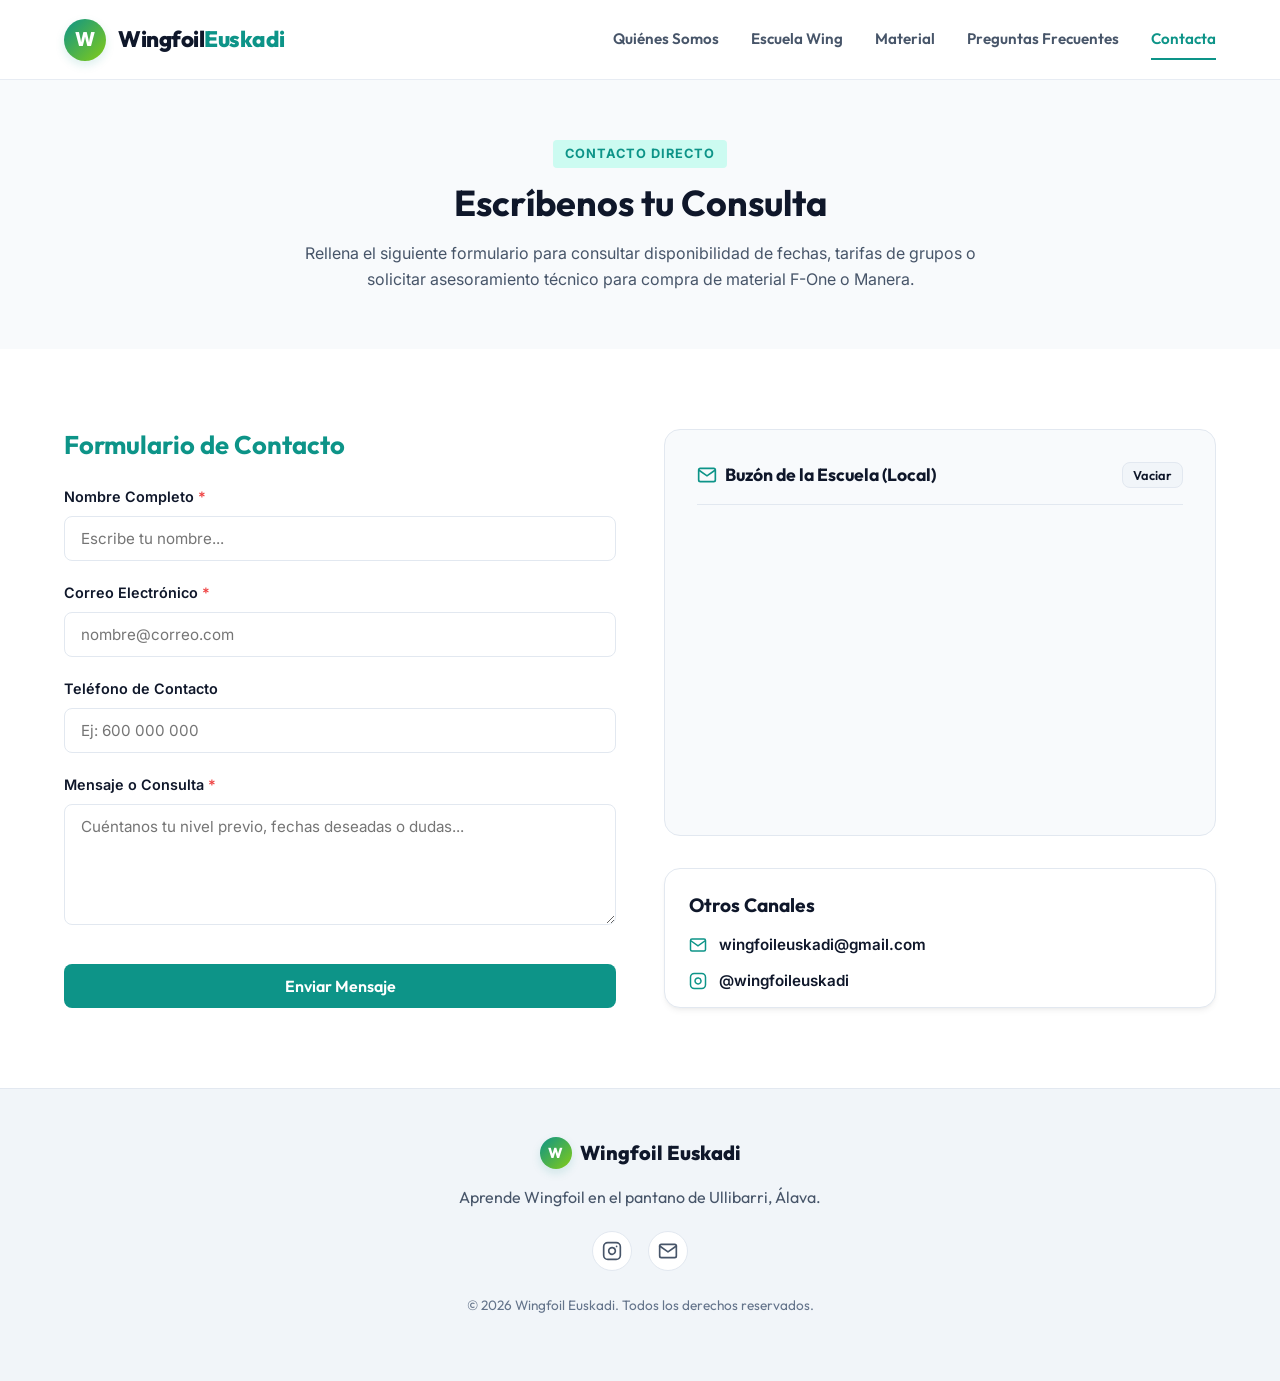
==== contacto.html @ 686b032c "Initial commit - Rediseño interactivo de Wingfoil Euskadi" ====
<!DOCTYPE html>
<html lang="es">
<head>
  <meta charset="UTF-8">
  <meta name="viewport" content="width=device-width, initial-scale=1.0">
  <title>Contacta | Wingfoil Euskadi - Escuela de Wingfoil Álava</title>
  <meta name="description" content="Ponte en contacto con la escuela Wingfoil Euskadi. Rellena nuestro formulario para reservar plaza, consultar vientos o pedir asesoría de material.">
  <meta name="keywords" content="contacto wingfoil, reservar clases wingfoil, ullibarri gamboa, email wingfoil euskadi">
  
  <!-- CSS Stylesheets -->
  <link rel="stylesheet" href="style.css">
</head>
<body>

  <div class="app-container">
    
    <!-- Sticky Glassmorphic Header -->
    <header class="header">
      <div class="container header-container">
        <a href="index.html" class="logo-link">
          <div class="logo-icon">W</div>
          <span class="logo-text">Wingfoil<span>Euskadi</span></span>
        </a>
        
        <!-- Toggle button for mobile -->
        <button class="hamburger" aria-label="Menu de navegación">
          <span></span>
          <span></span>
          <span></span>
        </button>

        <nav class="nav">
          <a href="index.html" class="nav-link">Quiénes Somos</a>
          <a href="escuela.html" class="nav-link">Escuela Wing</a>
          <a href="material.html" class="nav-link">Material</a>
          <a href="FAQ.html" class="nav-link">Preguntas Frecuentes</a>
          <a href="contacto.html" class="nav-link active">Contacta</a>
        </nav>
      </div>
    </header>

    <!-- Main Content Area -->
    <main class="main-content">
      
      <!-- Page Header -->
      <section class="section section-bg" style="padding: 60px 0 40px 0;">
        <div class="container">
          <div class="section-header" style="margin-bottom: 0;">
            <span class="badge">Contacto directo</span>
            <h1 class="section-title">Escríbenos tu Consulta</h1>
            <p>Rellena el siguiente formulario para consultar disponibilidad de fechas, tarifas de grupos o solicitar asesoramiento técnico para compra de material F-One o Manera.</p>
          </div>
        </div>
      </section>

      <!-- Contact Section Layout -->
      <section class="section">
        <div class="container">
          <div class="contact-layout">
            
            <!-- Left Column: Contact Form -->
            <div>
              <h2 style="font-size: 1.6rem; margin-bottom: 24px; color: var(--accent-teal);">Formulario de Contacto</h2>
              <form id="contact-form" novalidate>
                <div class="form-group">
                  <label for="form-name" class="form-label">Nombre Completo <span style="color: #ef4444;">*</span></label>
                  <input type="text" id="form-name" class="form-control" placeholder="Escribe tu nombre..." required>
                </div>
                <div class="form-group">
                  <label for="form-email" class="form-label">Correo Electrónico <span style="color: #ef4444;">*</span></label>
                  <input type="email" id="form-email" class="form-control" placeholder="nombre@correo.com" required>
                </div>
                <div class="form-group">
                  <label for="form-phone" class="form-label">Teléfono de Contacto</label>
                  <input type="tel" id="form-phone" class="form-control" placeholder="Ej: 600 000 000">
                </div>
                <div class="form-group">
                  <label for="form-message" class="form-label">Mensaje o Consulta <span style="color: #ef4444;">*</span></label>
                  <textarea id="form-message" class="form-control" rows="5" placeholder="Cuéntanos tu nivel previo, fechas deseadas o dudas..." required></textarea>
                </div>
                <button type="submit" class="btn btn-primary" style="width: 100%; justify-content: center; margin-top: 12px;">Enviar Mensaje</button>
              </form>
            </div>

            <!-- Right Column: Local Inbox Simulator & School Details -->
            <div style="display: flex; flex-direction: column; gap: 32px;">
              
              <!-- Inbox Dashboard Widget -->
              <div class="inbox-dashboard">
                <div class="inbox-header">
                  <div style="display: flex; align-items: center; gap: 8px;">
                    <svg width="20" height="20" viewBox="0 0 24 24" fill="none" stroke="currentColor" stroke-width="2" style="color: var(--accent-teal);"><path d="M4 4h16c1.1 0 2 .9 2 2v12c0 1.1-.9 2-2 2H4c-1.1 0-2-.9-2-2V6c0-1.1.9-2 2-2z"></path><polyline points="22,6 12,13 2,6"></polyline></svg>
                    <h3 style="font-size: 1.1rem; margin-bottom: 0;">Buzón de la Escuela (Local)</h3>
                  </div>
                  <button class="btn btn-secondary" id="btn-clear-inbox" style="padding: 4px 10px; font-size: 0.8rem;">Vaciar</button>
                </div>
                <div class="inbox-list" id="inbox-list">
                  <div class="inbox-empty" id="inbox-empty">
                    No hay mensajes en el buzón. Rellena el formulario de la izquierda para simular un envío en tiempo real.
                  </div>
                </div>
              </div>

              <!-- General Contact Info Card -->
              <div class="card" style="padding: 24px;">
                <h3 style="font-size: 1.2rem; margin-bottom: 16px;">Otros Canales</h3>
                <div style="display: flex; flex-direction: column; gap: 12px; font-size: 0.95rem;">
                  <div style="display: flex; align-items: center; gap: 12px;">
                    <svg width="18" height="18" viewBox="0 0 24 24" fill="none" stroke="currentColor" stroke-width="2" style="color: var(--accent-teal);"><path d="M4 4h16c1.1 0 2 .9 2 2v12c0 1.1-.9 2-2 2H4c-1.1 0-2-.9-2-2V6c0-1.1.9-2 2-2z"></path><polyline points="22,6 12,13 2,6"></polyline></svg>
                    <a href="mailto:wingfoileuskadi@gmail.com" style="color: var(--text-primary); text-decoration: none; font-weight: 600;">wingfoileuskadi@gmail.com</a>
                  </div>
                  <div style="display: flex; align-items: center; gap: 12px;">
                    <svg width="18" height="18" viewBox="0 0 24 24" fill="none" stroke="currentColor" stroke-width="2" style="color: var(--accent-teal);"><rect x="2" y="2" width="20" height="20" rx="5" ry="5"></rect><path d="M16 11.37A4 4 0 1 1 12.63 8 4 4 0 0 1 16 11.37z"></path><line x1="17.5" y1="6.5" x2="17.51" y2="6.5"></line></svg>
                    <a href="https://www.instagram.com/wingfoileuskadi?igsh=cWxnNzZqb2lzZDN0&amp;utm_source=qr" target="_blank" style="color: var(--text-primary); text-decoration: none; font-weight: 600;">@wingfoileuskadi</a>
                  </div>
                  <div style="display: flex; align-items: center; gap: 12px;">
                    <svg width="18" height="18" viewBox="0 0 24 24" fill="none" stroke="currentColor" stroke-width="2" style="color: var(--accent-teal);"><path d="M21 10c0 7-9 13-9 13s-9-6-9-13a9 9 0 0 1 18 0z"></path><circle cx="12" cy="10" r="3"></circle></svg>
                    <span style="color: var(--text-secondary);">Embalse de Ullibarri-Gamboa, Álava (País Vasco)</span>
                  </div>
                </div>
              </div>

            </div>

          </div>
        </div>
      </section>

    </main>

    <!-- Footer Area -->
    <footer class="footer">
      <div class="container">
        <a href="index.html" class="footer-logo">
          <div class="logo-icon" style="width:32px; height:32px; font-size:0.9rem;">W</div>
          <span>Wingfoil Euskadi</span>
        </a>
        <p style="margin-bottom: 20px;">Aprende Wingfoil en el pantano de Ullibarri, Álava.</p>
        <div class="footer-socials">
          <a href="https://www.instagram.com/wingfoileuskadi?igsh=cWxnNzZqb2lzZDN0&amp;utm_source=qr" target="_blank" class="social-link" title="Instagram">
            <svg width="20" height="20" viewBox="0 0 24 24" fill="none" stroke="currentColor" stroke-width="2" stroke-linecap="round" stroke-linejoin="round"><rect x="2" y="2" width="20" height="20" rx="5" ry="5"></rect><path d="M16 11.37A4 4 0 1 1 12.63 8 4 4 0 0 1 16 11.37z"></path><line x1="17.5" y1="6.5" x2="17.51" y2="6.5"></line></svg>
          </a>
          <a href="mailto:wingfoileuskadi@gmail.com" class="social-link" title="Enviar Correo">
            <svg width="20" height="20" viewBox="0 0 24 24" fill="none" stroke="currentColor" stroke-width="2" stroke-linecap="round" stroke-linejoin="round"><path d="M4 4h16c1.1 0 2 .9 2 2v12c0 1.1-.9 2-2 2H4c-1.1 0-2-.9-2-2V6c0-1.1.9-2 2-2z"></path><polyline points="22,6 12,13 2,6"></polyline></svg>
          </a>
        </div>
        <p style="font-size: 0.85rem; color: var(--text-light);">&copy; 2026 Wingfoil Euskadi. Todos los derechos reservados.</p>
      </div>
    </footer>

  </div>

  <!-- JavaScript Bundle -->
  <script src="main.js"></script>
</body>
</html>
---- style.css ----
@import url('https://fonts.googleapis.com/css2?family=Inter:wght@300;400;500;600;700&family=Outfit:wght@400;500;600;700;800&display=swap');

:root {
  /* Color Palette - Light & Sports/Teal Theme */
  --bg-primary: #ffffff;
  --bg-secondary: #f8fafc;
  --bg-tertiary: #f1f5f9;
  --text-primary: #0f172a;
  --text-secondary: #475569;
  --text-light: #64748b;
  --accent-teal: #0d9488;
  --accent-teal-hover: #0f766e;
  --accent-teal-light: #ccfbf1;
  --accent-lime: #84cc16;
  --accent-lime-hover: #65a30d;
  --accent-lime-light: #ecfccb;
  --border-color: #e2e8f0;
  
  /* Layout and Styling Constants */
  --font-title: 'Outfit', sans-serif;
  --font-body: 'Inter', sans-serif;
  --card-shadow: 0 4px 6px -1px rgba(0, 0, 0, 0.05), 0 2px 4px -2px rgba(0, 0, 0, 0.05);
  --card-shadow-hover: 0 20px 25px -5px rgba(13, 148, 136, 0.08), 0 8px 10px -6px rgba(13, 148, 136, 0.08);
  --radius-sm: 8px;
  --radius-md: 16px;
  --radius-lg: 24px;
  --transition: all 0.3s cubic-bezier(0.4, 0, 0.2, 1);
  --glass-bg: rgba(255, 255, 255, 0.85);
  --glass-border: rgba(226, 232, 240, 0.8);
}

/* Base Styles */
* {
  box-sizing: border-box;
  margin: 0;
  padding: 0;
}

html {
  scroll-behavior: smooth;
}

body {
  font-family: var(--font-body);
  color: var(--text-primary);
  background-color: var(--bg-primary);
  line-height: 1.6;
  -webkit-font-smoothing: antialiased;
}

/* Structure & Grid Container */
.app-container {
  display: flex;
  flex-direction: column;
  min-height: 100vh;
}

.main-content {
  flex-grow: 1;
  padding-top: 80px; /* Offset for sticky header */
}

/* Custom Containers */
.container {
  width: 100%;
  max-width: 1200px;
  margin: 0 auto;
  padding: 0 24px;
}

/* Typography styling */
h1, h2, h3, h4 {
  font-family: var(--font-title);
  color: var(--text-primary);
  font-weight: 700;
  line-height: 1.25;
}

h1 {
  font-size: 2.5rem;
  margin-bottom: 16px;
}

h2 {
  font-size: 2rem;
  margin-bottom: 12px;
}

h3 {
  font-size: 1.5rem;
  margin-bottom: 8px;
}

p {
  color: var(--text-secondary);
  margin-bottom: 16px;
}

/* Brand highlighting utility class */
.highlight-teal {
  color: var(--accent-teal);
}

.highlight-lime {
  color: var(--accent-lime);
}

/* Buttons */
.btn {
  display: inline-flex;
  align-items: center;
  justify-content: center;
  gap: 8px;
  padding: 12px 28px;
  border-radius: var(--radius-sm);
  font-family: var(--font-title);
  font-weight: 600;
  font-size: 1rem;
  cursor: pointer;
  transition: var(--transition);
  text-decoration: none;
  border: none;
}

.btn-primary {
  background-color: var(--accent-teal);
  color: white;
}

.btn-primary:hover {
  background-color: var(--accent-teal-hover);
  transform: translateY(-2px);
  box-shadow: 0 4px 12px rgba(13, 148, 136, 0.2);
}

.btn-secondary {
  background-color: var(--bg-tertiary);
  color: var(--text-primary);
  border: 1px solid var(--border-color);
}

.btn-secondary:hover {
  background-color: var(--border-color);
  transform: translateY(-2px);
}

.btn-lime {
  background-color: var(--accent-lime);
  color: var(--text-primary);
}

.btn-lime:hover {
  background-color: var(--accent-lime-hover);
  transform: translateY(-2px);
  box-shadow: 0 4px 12px rgba(132, 204, 22, 0.2);
}

/* Header & Navigation Bar */
.header {
  position: fixed;
  top: 0;
  left: 0;
  width: 100%;
  height: 80px;
  z-index: 1000;
  background-color: var(--glass-bg);
  backdrop-filter: blur(12px);
  -webkit-backdrop-filter: blur(12px);
  border-bottom: 1px solid var(--glass-border);
  display: flex;
  align-items: center;
  transition: var(--transition);
}

.header.scrolled {
  box-shadow: 0 4px 20px rgba(0, 0, 0, 0.05);
}

.header-container {
  display: flex;
  justify-content: space-between;
  align-items: center;
  width: 100%;
}

.logo-link {
  display: flex;
  align-items: center;
  gap: 12px;
  text-decoration: none;
}

.logo-icon {
  background: linear-gradient(135deg, var(--accent-teal), var(--accent-lime));
  width: 42px;
  height: 42px;
  border-radius: 50%;
  display: flex;
  align-items: center;
  justify-content: center;
  color: white;
  font-weight: 800;
  font-size: 1.2rem;
  box-shadow: 0 4px 10px rgba(13, 148, 136, 0.15);
}

.logo-text {
  font-family: var(--font-title);
  font-weight: 800;
  font-size: 1.4rem;
  color: var(--text-primary);
  letter-spacing: -0.5px;
}

.logo-text span {
  color: var(--accent-teal);
}

.nav {
  display: flex;
  align-items: center;
  gap: 32px;
}

.nav-link {
  font-family: var(--font-title);
  font-weight: 600;
  font-size: 0.95rem;
  color: var(--text-secondary);
  text-decoration: none;
  position: relative;
  padding: 8px 0;
  transition: var(--transition);
}

.nav-link:hover {
  color: var(--accent-teal);
}

.nav-link::after {
  content: '';
  position: absolute;
  bottom: 0;
  left: 0;
  width: 0;
  height: 2px;
  background-color: var(--accent-teal);
  transition: var(--transition);
}

.nav-link:hover::after,
.nav-link.active::after {
  width: 100%;
}

.nav-link.active {
  color: var(--accent-teal);
}

/* Mobile Navigation Hamburger */
.hamburger {
  display: none;
  flex-direction: column;
  justify-content: space-between;
  width: 24px;
  height: 18px;
  background: transparent;
  border: none;
  cursor: pointer;
  z-index: 1100;
}

.hamburger span {
  width: 100%;
  height: 2px;
  background-color: var(--text-primary);
  border-radius: 2px;
  transition: var(--transition);
}

/* Hero Section */
.hero {
  position: relative;
  padding: 100px 0 80px 0;
  background: radial-gradient(circle at 80% 20%, var(--accent-teal-light) 0%, transparent 60%),
              radial-gradient(circle at 10% 80%, var(--accent-lime-light) 0%, transparent 50%),
              var(--bg-secondary);
  overflow: hidden;
  border-bottom: 1px solid var(--border-color);
}

.hero-grid {
  display: grid;
  grid-template-columns: 1.2fr 0.8fr;
  gap: 48px;
  align-items: center;
}

.hero-badge {
  display: inline-flex;
  align-items: center;
  gap: 8px;
  background-color: var(--accent-teal-light);
  color: var(--accent-teal);
  padding: 6px 16px;
  border-radius: 50px;
  font-size: 0.85rem;
  font-weight: 700;
  text-transform: uppercase;
  letter-spacing: 0.5px;
  margin-bottom: 20px;
}

.hero-title {
  font-size: 3.5rem;
  font-weight: 800;
  letter-spacing: -1px;
  margin-bottom: 20px;
  background: linear-gradient(135deg, var(--text-primary) 50%, var(--accent-teal));
  -webkit-background-clip: text;
  -webkit-text-fill-color: transparent;
}

.hero-subtitle {
  font-size: 1.25rem;
  color: var(--text-secondary);
  margin-bottom: 32px;
  max-width: 600px;
}

.hero-actions {
  display: flex;
  gap: 16px;
  flex-wrap: wrap;
}

.hero-media {
  position: relative;
  display: flex;
  justify-content: center;
  align-items: center;
}

/* Wingfoil dynamic vector art */
.hero-svg-illustration {
  width: 100%;
  max-width: 420px;
  height: auto;
  filter: drop-shadow(0 15px 30px rgba(0, 0, 0, 0.08));
  animation: float 6s ease-in-out infinite;
}

@keyframes float {
  0% { transform: translateY(0px); }
  50% { transform: translateY(-15px); }
  100% { transform: translateY(0px); }
}

/* Section Common Styling */
.section {
  padding: 80px 0;
}

.section-bg {
  background-color: var(--bg-secondary);
}

.section-header {
  text-align: center;
  max-width: 700px;
  margin: 0 auto 56px auto;
}

.section-header .badge {
  display: inline-block;
  color: var(--accent-teal);
  background-color: var(--accent-teal-light);
  font-size: 0.8rem;
  font-weight: 700;
  text-transform: uppercase;
  letter-spacing: 1px;
  padding: 4px 12px;
  border-radius: 4px;
  margin-bottom: 12px;
}

.section-title {
  font-size: 2.25rem;
  margin-bottom: 16px;
}

/* Grid & Layout Columns */
.grid-2 {
  display: grid;
  grid-template-columns: repeat(2, 1fr);
  gap: 32px;
}

.grid-3 {
  display: grid;
  grid-template-columns: repeat(3, 1fr);
  gap: 32px;
}

.grid-cards {
  display: grid;
  grid-template-columns: repeat(auto-fit, minmax(300px, 1fr));
  gap: 32px;
}

/* Info Cards */
.card {
  background-color: var(--bg-primary);
  border: 1px solid var(--border-color);
  border-radius: var(--radius-md);
  padding: 32px;
  box-shadow: var(--card-shadow);
  transition: var(--transition);
  position: relative;
  overflow: hidden;
}

.card:hover {
  transform: translateY(-8px);
  box-shadow: var(--card-shadow-hover);
  border-color: var(--accent-teal-light);
}

.card-icon {
  width: 56px;
  height: 56px;
  border-radius: var(--radius-sm);
  background-color: var(--accent-teal-light);
  color: var(--accent-teal);
  display: flex;
  align-items: center;
  justify-content: center;
  font-size: 1.5rem;
  margin-bottom: 24px;
}

.card-title {
  font-size: 1.35rem;
  margin-bottom: 12px;
}

.card-text {
  font-size: 0.95rem;
  color: var(--text-secondary);
}

/* Interactive Weather / Wind Widget */
.weather-widget {
  background-color: var(--bg-primary);
  border: 1px solid var(--border-color);
  border-radius: var(--radius-md);
  padding: 28px;
  box-shadow: var(--card-shadow);
}

.weather-header {
  display: flex;
  justify-content: space-between;
  align-items: center;
  border-bottom: 1px solid var(--border-color);
  padding-bottom: 16px;
  margin-bottom: 20px;
}

.weather-title {
  font-size: 1.1rem;
  display: flex;
  align-items: center;
  gap: 8px;
}

.btn-refresh {
  background: transparent;
  border: none;
  cursor: pointer;
  color: var(--text-light);
  transition: var(--transition);
  display: flex;
  align-items: center;
  justify-content: center;
  width: 32px;
  height: 32px;
  border-radius: 50%;
}

.btn-refresh:hover {
  color: var(--accent-teal);
  background-color: var(--bg-secondary);
  transform: rotate(180deg);
}

.weather-grid {
  display: grid;
  grid-template-columns: repeat(2, 1fr);
  gap: 16px;
}

.weather-item {
  background-color: var(--bg-secondary);
  padding: 16px;
  border-radius: var(--radius-sm);
  display: flex;
  flex-direction: column;
  gap: 4px;
}

.weather-label {
  font-size: 0.8rem;
  color: var(--text-light);
  text-transform: uppercase;
  font-weight: 600;
}

.weather-value {
  font-size: 1.25rem;
  font-weight: 700;
  color: var(--text-primary);
}

.weather-status {
  grid-column: span 2;
  text-align: center;
  padding: 12px;
  border-radius: var(--radius-sm);
  font-weight: 700;
  font-size: 0.9rem;
}

.status-optimal {
  background-color: var(--accent-lime-light);
  color: var(--accent-lime-hover);
}

.status-caution {
  background-color: #fef3c7;
  color: #d97706;
}

/* Spot Vector SVG Map styling */
.spots-section {
  display: grid;
  grid-template-columns: 1.1fr 0.9fr;
  gap: 48px;
  align-items: center;
}

.spots-map-wrapper {
  background-color: var(--bg-secondary);
  border: 1px solid var(--border-color);
  border-radius: var(--radius-md);
  padding: 24px;
  position: relative;
  display: flex;
  align-items: center;
  justify-content: center;
  aspect-ratio: 4/3;
  overflow: hidden;
}

.spots-svg {
  width: 100%;
  height: 100%;
  min-height: 300px;
}

.map-lake-bg {
  fill: #e0f2fe;
  stroke: #bae6fd;
  stroke-width: 2px;
}

.map-shoreline {
  fill: #f1f5f9;
}

.map-spot-marker {
  cursor: pointer;
  transition: var(--transition);
}

.map-spot-marker circle {
  fill: var(--accent-teal);
  stroke: white;
  stroke-width: 3px;
  transition: var(--transition);
}

.map-spot-marker:hover circle,
.map-spot-marker.active circle {
  fill: var(--accent-lime);
  r: 12;
}

.map-spot-label {
  font-family: var(--font-title);
  font-weight: 700;
  font-size: 11px;
  fill: var(--text-primary);
  pointer-events: none;
  text-anchor: middle;
}

.spots-info-card {
  background-color: var(--bg-primary);
  border: 1px solid var(--border-color);
  border-radius: var(--radius-md);
  padding: 32px;
  box-shadow: var(--card-shadow);
}

.spot-detail {
  display: none;
  animation: fadeIn 0.4s ease forwards;
}

.spot-detail.active {
  display: block;
}

.spot-detail-header {
  border-bottom: 1px solid var(--border-color);
  padding-bottom: 16px;
  margin-bottom: 20px;
}

.spot-detail-name {
  font-size: 1.5rem;
  color: var(--accent-teal);
  margin-bottom: 4px;
}

.spot-detail-wind-tag {
  display: inline-block;
  background-color: var(--bg-tertiary);
  color: var(--text-primary);
  padding: 4px 12px;
  border-radius: 50px;
  font-size: 0.8rem;
  font-weight: 600;
}

.spot-detail-grid {
  display: grid;
  grid-template-columns: repeat(2, 1fr);
  gap: 16px;
  margin-top: 20px;
}

/* Accordion FAQ */
.faq-list {
  display: flex;
  flex-direction: column;
  gap: 16px;
  max-width: 800px;
  margin: 0 auto;
}

.faq-item {
  background-color: var(--bg-primary);
  border: 1px solid var(--border-color);
  border-radius: var(--radius-sm);
  overflow: hidden;
  transition: var(--transition);
}

.faq-item:hover {
  border-color: var(--accent-teal);
  box-shadow: 0 4px 12px rgba(13, 148, 136, 0.04);
}

.faq-trigger {
  width: 100%;
  padding: 24px;
  display: flex;
  justify-content: space-between;
  align-items: center;
  background: transparent;
  border: none;
  cursor: pointer;
  text-align: left;
  font-family: var(--font-title);
  font-weight: 700;
  font-size: 1.1rem;
  color: var(--text-primary);
  gap: 16px;
}

.faq-trigger svg {
  color: var(--text-light);
  transition: var(--transition);
  flex-shrink: 0;
}

.faq-content {
  max-height: 0;
  overflow: hidden;
  transition: max-height 0.3s cubic-bezier(0.4, 0, 0.2, 1);
  background-color: var(--bg-secondary);
}

.faq-body {
  padding: 0 24px 24px 24px;
  color: var(--text-secondary);
  font-size: 0.95rem;
}

.faq-item.active .faq-trigger {
  color: var(--accent-teal);
}

.faq-item.active .faq-trigger svg {
  transform: rotate(180deg);
  color: var(--accent-teal);
}

.faq-search-wrapper {
  max-width: 500px;
  margin: 0 auto 40px auto;
  position: relative;
}

.search-input {
  width: 100%;
  padding: 16px 20px 16px 48px;
  border-radius: 50px;
  border: 1px solid var(--border-color);
  font-family: var(--font-body);
  font-size: 1rem;
  transition: var(--transition);
  background-color: var(--bg-secondary);
}

.search-input:focus {
  outline: none;
  border-color: var(--accent-teal);
  background-color: var(--bg-primary);
  box-shadow: 0 0 0 4px var(--accent-teal-light);
}

.search-icon {
  position: absolute;
  left: 18px;
  top: 50%;
  transform: translateY(-50%);
  color: var(--text-light);
  pointer-events: none;
}

/* Material Catalog Page styling */
.catalog-filters {
  display: flex;
  justify-content: center;
  gap: 12px;
  margin-bottom: 48px;
  flex-wrap: wrap;
}

.filter-btn {
  background-color: var(--bg-secondary);
  border: 1px solid var(--border-color);
  padding: 10px 24px;
  border-radius: 50px;
  font-family: var(--font-title);
  font-weight: 600;
  cursor: pointer;
  transition: var(--transition);
}

.filter-btn:hover {
  background-color: var(--bg-tertiary);
}

.filter-btn.active {
  background-color: var(--accent-teal);
  color: white;
  border-color: var(--accent-teal);
  box-shadow: 0 4px 10px rgba(13, 148, 136, 0.15);
}

.product-card {
  display: flex;
  flex-direction: column;
}

.product-image-wrapper {
  background-color: var(--bg-secondary);
  aspect-ratio: 1;
  border-radius: var(--radius-sm);
  display: flex;
  align-items: center;
  justify-content: center;
  margin-bottom: 20px;
  position: relative;
  overflow: hidden;
  border: 1px solid var(--border-color);
}

.product-brand-badge {
  position: absolute;
  top: 12px;
  left: 12px;
  background-color: var(--text-primary);
  color: white;
  padding: 4px 10px;
  border-radius: 4px;
  font-size: 0.75rem;
  font-weight: 700;
}

.product-meta {
  display: flex;
  justify-content: space-between;
  align-items: center;
  margin-top: auto;
  padding-top: 16px;
  border-top: 1px solid var(--border-color);
}

.product-tag {
  color: var(--accent-teal);
  font-weight: 700;
  font-size: 0.85rem;
  text-transform: uppercase;
}

/* Modals */
.modal-overlay {
  position: fixed;
  top: 0;
  left: 0;
  width: 100%;
  height: 100%;
  background-color: rgba(15, 23, 42, 0.4);
  backdrop-filter: blur(8px);
  -webkit-backdrop-filter: blur(8px);
  z-index: 2000;
  display: flex;
  align-items: center;
  justify-content: center;
  padding: 24px;
  opacity: 0;
  pointer-events: none;
  transition: opacity 0.3s ease;
}

.modal-overlay.active {
  opacity: 1;
  pointer-events: auto;
}

.modal-container {
  background-color: var(--bg-primary);
  width: 100%;
  max-width: 680px;
  border-radius: var(--radius-md);
  box-shadow: 0 25px 50px -12px rgba(0, 0, 0, 0.25);
  overflow: hidden;
  transform: translateY(20px);
  transition: transform 0.3s ease;
  border: 1px solid var(--border-color);
}

.modal-overlay.active .modal-container {
  transform: translateY(0);
}

.modal-header {
  padding: 24px;
  border-bottom: 1px solid var(--border-color);
  display: flex;
  justify-content: space-between;
  align-items: center;
}

.modal-close {
  background: transparent;
  border: none;
  cursor: pointer;
  color: var(--text-light);
  display: flex;
  align-items: center;
  justify-content: center;
  width: 36px;
  height: 36px;
  border-radius: 50%;
  transition: var(--transition);
}

.modal-close:hover {
  background-color: var(--bg-secondary);
  color: var(--text-primary);
}

.modal-body {
  padding: 24px;
  max-height: 70vh;
  overflow-y: auto;
}

.modal-grid {
  display: grid;
  grid-template-columns: 1.1fr 0.9fr;
  gap: 24px;
}

/* Course match recommendation widget */
.wizard-box {
  background-color: var(--bg-secondary);
  border: 1px solid var(--border-color);
  border-radius: var(--radius-md);
  padding: 36px;
  max-width: 700px;
  margin: 0 auto;
  box-shadow: var(--card-shadow);
}

.wizard-step {
  display: none;
  animation: fadeIn 0.4s ease forwards;
}

.wizard-step.active {
  display: block;
}

.wizard-options {
  display: grid;
  grid-template-columns: repeat(2, 1fr);
  gap: 16px;
  margin: 24px 0;
}

.wizard-option-card {
  border: 1px solid var(--border-color);
  background-color: var(--bg-primary);
  border-radius: var(--radius-sm);
  padding: 20px;
  cursor: pointer;
  transition: var(--transition);
  display: flex;
  flex-direction: column;
  align-items: center;
  text-align: center;
  gap: 10px;
}

.wizard-option-card:hover {
  border-color: var(--accent-teal);
  background-color: var(--accent-teal-light);
}

.wizard-option-card.selected {
  border-color: var(--accent-teal);
  background-color: var(--accent-teal-light);
  box-shadow: 0 0 0 2px var(--accent-teal);
}

.wizard-result-box {
  display: none;
  animation: fadeIn 0.5s ease forwards;
  background-color: var(--bg-primary);
  border: 2px solid var(--accent-teal);
  border-radius: var(--radius-md);
  padding: 28px;
  margin-top: 24px;
}

/* Contact form & Local Inbox Simulator */
.contact-layout {
  display: grid;
  grid-template-columns: 1fr 1fr;
  gap: 48px;
}

.form-group {
  margin-bottom: 20px;
}

.form-label {
  display: block;
  font-weight: 600;
  margin-bottom: 8px;
  font-size: 0.9rem;
}

.form-control {
  width: 100%;
  padding: 12px 16px;
  border-radius: var(--radius-sm);
  border: 1px solid var(--border-color);
  font-family: var(--font-body);
  font-size: 0.95rem;
  transition: var(--transition);
}

.form-control:focus {
  outline: none;
  border-color: var(--accent-teal);
  box-shadow: 0 0 0 4px var(--accent-teal-light);
}

.inbox-dashboard {
  background-color: var(--bg-secondary);
  border: 1px solid var(--border-color);
  border-radius: var(--radius-md);
  padding: 32px;
  height: 100%;
  display: flex;
  flex-direction: column;
}

.inbox-header {
  display: flex;
  justify-content: space-between;
  align-items: center;
  border-bottom: 1px solid var(--border-color);
  padding-bottom: 16px;
  margin-bottom: 20px;
}

.inbox-list {
  display: flex;
  flex-direction: column;
  gap: 12px;
  max-height: 380px;
  overflow-y: auto;
  flex-grow: 1;
}

.inbox-empty {
  text-align: center;
  color: var(--text-light);
  padding: 40px 0;
  font-style: italic;
}

.inbox-card {
  background-color: var(--bg-primary);
  border: 1px solid var(--border-color);
  border-radius: var(--radius-sm);
  padding: 16px;
  position: relative;
  animation: slideIn 0.3s ease forwards;
}

.inbox-card-meta {
  display: flex;
  justify-content: space-between;
  font-size: 0.8rem;
  color: var(--text-light);
  margin-bottom: 6px;
}

.inbox-card-sender {
  font-weight: 700;
  color: var(--accent-teal);
}

.btn-delete-msg {
  background: transparent;
  border: none;
  cursor: pointer;
  color: #ef4444;
  position: absolute;
  top: 16px;
  right: 16px;
  opacity: 0.6;
  transition: var(--transition);
}

.btn-delete-msg:hover {
  opacity: 1;
  transform: scale(1.1);
}

/* Toast System */
.toast-container {
  position: fixed;
  bottom: 24px;
  right: 24px;
  z-index: 3000;
  display: flex;
  flex-direction: column;
  gap: 8px;
}

.toast {
  background-color: #0f172a;
  color: white;
  padding: 16px 24px;
  border-radius: var(--radius-sm);
  font-family: var(--font-title);
  font-weight: 600;
  font-size: 0.95rem;
  box-shadow: 0 10px 15px -3px rgba(0, 0, 0, 0.1);
  display: flex;
  align-items: center;
  gap: 12px;
  animation: slideInUp 0.3s cubic-bezier(0.16, 1, 0.3, 1) forwards;
}

/* Footer style */
.footer {
  background-color: var(--bg-tertiary);
  border-top: 1px solid var(--border-color);
  padding: 48px 0;
  text-align: center;
  font-family: var(--font-title);
  color: var(--text-secondary);
}

.footer-logo {
  display: inline-flex;
  align-items: center;
  gap: 8px;
  font-weight: 800;
  font-size: 1.25rem;
  color: var(--text-primary);
  margin-bottom: 16px;
  text-decoration: none;
}

.footer-socials {
  display: flex;
  justify-content: center;
  gap: 16px;
  margin-bottom: 24px;
}

.social-link {
  width: 40px;
  height: 40px;
  border-radius: 50%;
  background-color: var(--bg-primary);
  border: 1px solid var(--border-color);
  color: var(--text-secondary);
  display: flex;
  align-items: center;
  justify-content: center;
  transition: var(--transition);
  text-decoration: none;
}

.social-link:hover {
  background-color: var(--accent-teal);
  color: white;
  border-color: var(--accent-teal);
  transform: translateY(-3px);
}

/* Animations */
@keyframes fadeIn {
  from { opacity: 0; }
  to { opacity: 1; }
}

@keyframes slideIn {
  from { opacity: 0; transform: translateY(10px); }
  to { opacity: 1; transform: translateY(0); }
}

@keyframes slideInUp {
  from { opacity: 0; transform: translateY(20px); }
  to { opacity: 1; transform: translateY(0); }
}

/* Responsive Media Queries */
@media (max-width: 968px) {
  h1 { font-size: 2.2rem; }
  .hero-grid {
    grid-template-columns: 1fr;
    text-align: center;
    gap: 32px;
  }
  .hero-title { font-size: 2.8rem; }
  .hero-subtitle { margin: 0 auto 24px auto; }
  .hero-actions { justify-content: center; }
  .spots-section {
    grid-template-columns: 1fr;
  }
  .contact-layout {
    grid-template-columns: 1fr;
  }
}

@media (max-width: 768px) {
  .hamburger {
    display: flex;
  }
  .nav {
    position: fixed;
    top: 80px;
    left: 0;
    width: 100%;
    background-color: var(--bg-primary);
    border-bottom: 1px solid var(--border-color);
    flex-direction: column;
    padding: 32px 24px;
    gap: 20px;
    opacity: 0;
    pointer-events: none;
    transform: translateY(-10px);
    transition: var(--transition);
    box-shadow: 0 10px 15px -3px rgba(0,0,0,0.05);
  }
  .nav.active {
    opacity: 1;
    pointer-events: auto;
    transform: translateY(0);
  }
  .grid-2, .grid-3 {
    grid-template-columns: 1fr;
  }
  .wizard-options {
    grid-template-columns: 1fr;
  }
  .modal-grid {
    grid-template-columns: 1fr;
  }
}
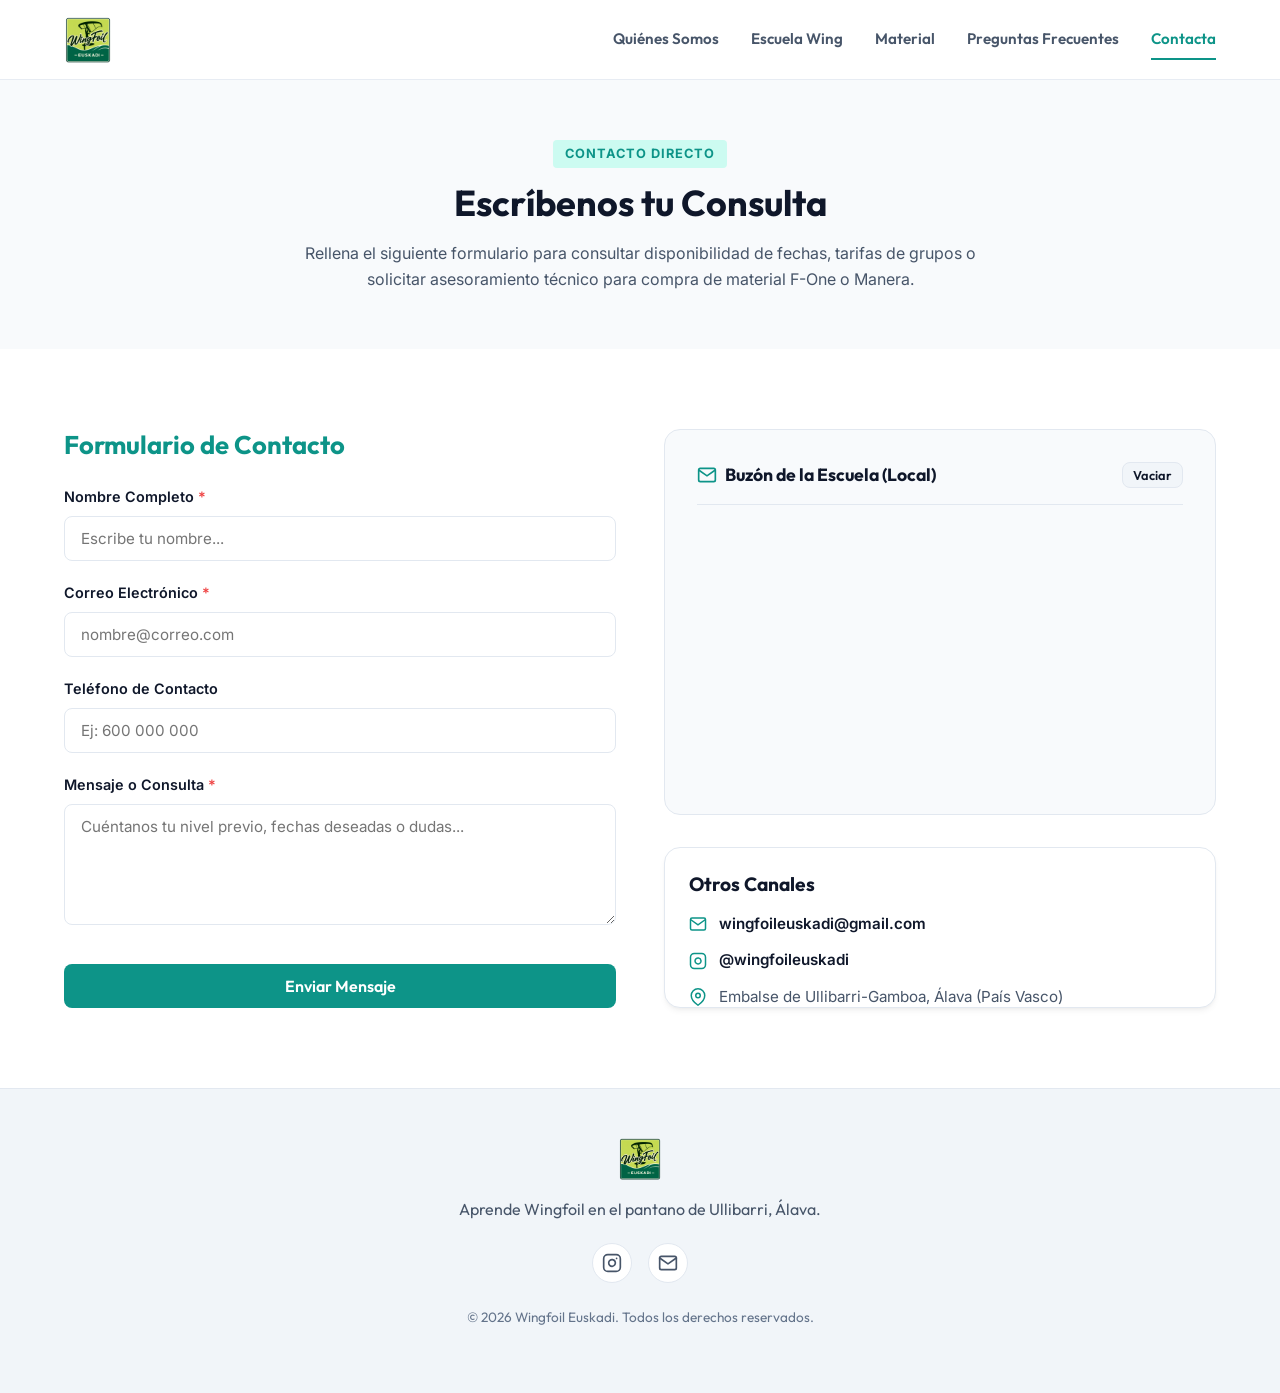
==== commit 22f1b043: "Integración de logo oficial, favicon e imágenes reales en todas las páginas" ====
--- a/contacto.html
+++ b/contacto.html
@@ -8,6 +8,7 @@
   <meta name="keywords" content="contacto wingfoil, reservar clases wingfoil, ullibarri gamboa, email wingfoil euskadi">
   
   <!-- CSS Stylesheets -->
+  <link rel="icon" type="image/png" href="img/logos/logo_redondo.png">
   <link rel="stylesheet" href="style.css">
 </head>
 <body>
@@ -18,8 +19,7 @@
     <header class="header">
       <div class="container header-container">
         <a href="index.html" class="logo-link">
-          <div class="logo-icon">W</div>
-          <span class="logo-text">Wingfoil<span>Euskadi</span></span>
+          <img src="img/logo_wingfoileuskadi.png" alt="Wingfoil Euskadi Logo" class="logo-img">
         </a>
         
         <!-- Toggle button for mobile -->
@@ -104,7 +104,7 @@
               <!-- General Contact Info Card -->
               <div class="card" style="padding: 24px;">
                 <h3 style="font-size: 1.2rem; margin-bottom: 16px;">Otros Canales</h3>
-                <div style="display: flex; flex-direction: column; gap: 12px; font-size: 0.95rem;">
+                <div style="display: flex; flex-direction: column; gap: 12px; font-size: 0.95rem; margin-bottom: 16px;">
                   <div style="display: flex; align-items: center; gap: 12px;">
                     <svg width="18" height="18" viewBox="0 0 24 24" fill="none" stroke="currentColor" stroke-width="2" style="color: var(--accent-teal);"><path d="M4 4h16c1.1 0 2 .9 2 2v12c0 1.1-.9 2-2 2H4c-1.1 0-2-.9-2-2V6c0-1.1.9-2 2-2z"></path><polyline points="22,6 12,13 2,6"></polyline></svg>
                     <a href="mailto:wingfoileuskadi@gmail.com" style="color: var(--text-primary); text-decoration: none; font-weight: 600;">wingfoileuskadi@gmail.com</a>
@@ -117,6 +117,9 @@
                     <svg width="18" height="18" viewBox="0 0 24 24" fill="none" stroke="currentColor" stroke-width="2" style="color: var(--accent-teal);"><path d="M21 10c0 7-9 13-9 13s-9-6-9-13a9 9 0 0 1 18 0z"></path><circle cx="12" cy="10" r="3"></circle></svg>
                     <span style="color: var(--text-secondary);">Embalse de Ullibarri-Gamboa, Álava (País Vasco)</span>
                   </div>
+                </div>
+                <div style="border-radius: var(--radius-sm); overflow: hidden;">
+                  <img src="img/chica-tierra.png" alt="Orilla de Ullibarri-Gamboa" style="width: 100%; height: 160px; object-fit: cover; border-radius: var(--radius-sm);">
                 </div>
               </div>
 
@@ -132,8 +135,7 @@
     <footer class="footer">
       <div class="container">
         <a href="index.html" class="footer-logo">
-          <div class="logo-icon" style="width:32px; height:32px; font-size:0.9rem;">W</div>
-          <span>Wingfoil Euskadi</span>
+          <img src="img/logo_wingfoileuskadi.png" alt="Wingfoil Euskadi" style="height: 44px; width: auto;">
         </a>
         <p style="margin-bottom: 20px;">Aprende Wingfoil en el pantano de Ullibarri, Álava.</p>
         <div class="footer-socials">
--- a/style.css
+++ b/style.css
@@ -190,6 +190,18 @@
   text-decoration: none;
 }
 
+.logo-img {
+  height: 48px;
+  width: auto;
+  max-width: 200px;
+  object-fit: contain;
+  transition: var(--transition);
+}
+
+.logo-link:hover .logo-img {
+  transform: scale(1.03);
+}
+
 .logo-icon {
   background: linear-gradient(135deg, var(--accent-teal), var(--accent-lime));
   width: 42px;
@@ -540,6 +552,131 @@
   background-color: #fef3c7;
   color: #d97706;
 }
+
+.status-danger {
+  background-color: #fee2e2;
+  color: #dc2626;
+}
+
+/* Live badge */
+.weather-live-badge {
+  font-size: 0.7rem;
+  font-weight: 700;
+  letter-spacing: 0.05em;
+  color: var(--accent-teal);
+  background-color: var(--accent-teal-light);
+  padding: 3px 8px;
+  border-radius: 20px;
+  animation: pulse-badge 2s infinite;
+}
+
+@keyframes pulse-badge {
+  0%, 100% { opacity: 1; }
+  50%       { opacity: 0.6; }
+}
+
+/* Loading skeleton */
+.weather-loading-state {
+  padding: 12px 0 8px;
+  display: flex;
+  flex-direction: column;
+  gap: 10px;
+  align-items: flex-start;
+}
+
+.weather-skeleton {
+  width: 100%;
+  height: 18px;
+  background: linear-gradient(90deg, #e2e8f0 25%, #f1f5f9 50%, #e2e8f0 75%);
+  background-size: 200% 100%;
+  border-radius: 6px;
+  animation: shimmer 1.5s infinite;
+}
+
+.weather-skeleton.short {
+  width: 60%;
+  height: 14px;
+}
+
+@keyframes shimmer {
+  0%   { background-position: 200% 0; }
+  100% { background-position: -200% 0; }
+}
+
+/* Refresh button spinning */
+@keyframes spin {
+  to { transform: rotate(360deg); }
+}
+
+.btn-refresh.spinning svg {
+  animation: spin 0.7s linear infinite;
+}
+
+/* Forecast section */
+.forecast-section {
+  margin-top: 18px;
+  border-top: 1px solid var(--border-color);
+  padding-top: 14px;
+}
+
+.forecast-label {
+  font-size: 0.75rem;
+  font-weight: 700;
+  color: var(--text-light);
+  text-transform: uppercase;
+  letter-spacing: 0.06em;
+  margin-bottom: 10px;
+}
+
+.forecast-strip {
+  display: grid;
+  grid-template-columns: repeat(5, 1fr);
+  gap: 6px;
+}
+
+.forecast-card {
+  display: flex;
+  flex-direction: column;
+  align-items: center;
+  gap: 3px;
+  padding: 10px 4px;
+  border-radius: var(--radius-sm);
+  background-color: var(--bg-secondary);
+  border: 1px solid var(--border-color);
+  text-align: center;
+  transition: var(--transition);
+}
+
+.forecast-card:hover {
+  transform: translateY(-2px);
+  box-shadow: var(--card-shadow-hover);
+}
+
+.forecast-card.f-good  { border-color: var(--accent-lime);    background-color: var(--accent-lime-light); }
+.forecast-card.f-ok    { border-color: #fcd34d; background-color: #fef9e7; }
+.forecast-card.f-bad   { border-color: #fca5a5; background-color: #fef2f2; }
+.forecast-card.f-strong{ border-color: #fb923c; background-color: #fff7ed; }
+
+.fc-day   { font-size: 0.7rem; font-weight: 700; color: var(--text-secondary); text-transform: capitalize; }
+.fc-arrow { font-size: 1.2rem; line-height: 1; }
+.fc-wind  { font-size: 0.85rem; font-weight: 700; color: var(--text-primary); }
+.fc-gust  { font-size: 0.65rem; color: var(--text-light); }
+.fc-temp  { font-size: 0.65rem; color: var(--text-secondary); }
+.fc-status{ font-size: 0.6rem; font-weight: 700; color: var(--accent-teal-hover); }
+
+.forecast-card.f-good .fc-status  { color: var(--accent-lime-hover); }
+.forecast-card.f-bad .fc-status   { color: #dc2626; }
+.forecast-card.f-strong .fc-status{ color: #ea580c; }
+
+/* Updated timestamp */
+.weather-updated {
+  font-size: 0.72rem;
+  color: var(--text-light);
+  text-align: right;
+  margin-top: 10px;
+  margin-bottom: 0;
+}
+
 
 /* Spot Vector SVG Map styling */
 .spots-section {
@@ -1223,3 +1360,144 @@
     grid-template-columns: 1fr;
   }
 }
+
+/* Custom Image Enhancement Styles */
+.hero-image-container {
+  position: relative;
+  width: 100%;
+  border-radius: var(--radius-lg);
+  overflow: hidden;
+  box-shadow: 0 20px 40px -15px rgba(13, 148, 136, 0.25);
+  border: 1px solid rgba(13, 148, 136, 0.15);
+  background: var(--bg-tertiary);
+}
+
+.hero-image {
+  width: 100%;
+  height: 100%;
+  min-height: 380px;
+  max-height: 480px;
+  object-fit: cover;
+  display: block;
+  transition: transform 0.5s ease;
+}
+
+.hero-image-container:hover .hero-image {
+  transform: scale(1.03);
+}
+
+.hero-image-overlay-badge {
+  position: absolute;
+  bottom: 20px;
+  left: 20px;
+  right: 20px;
+  background: rgba(15, 23, 42, 0.85);
+  backdrop-filter: blur(12px);
+  -webkit-backdrop-filter: blur(12px);
+  border: 1px solid rgba(255, 255, 255, 0.15);
+  border-radius: var(--radius-md);
+  padding: 14px 20px;
+  color: white;
+  display: flex;
+  align-items: center;
+  justify-content: space-between;
+}
+
+.course-card-image-wrapper {
+  width: 100%;
+  height: 210px;
+  border-radius: var(--radius-md) var(--radius-md) 0 0;
+  overflow: hidden;
+  position: relative;
+  background-color: var(--bg-tertiary);
+}
+
+.course-card-image {
+  width: 100%;
+  height: 100%;
+  object-fit: cover;
+  transition: transform 0.4s ease;
+}
+
+.card:hover .course-card-image {
+  transform: scale(1.06);
+}
+
+/* Gallery Section */
+.gallery-grid {
+  display: grid;
+  grid-template-columns: repeat(auto-fit, minmax(260px, 1fr));
+  gap: 24px;
+  margin-top: 32px;
+}
+
+.gallery-card {
+  position: relative;
+  border-radius: var(--radius-md);
+  overflow: hidden;
+  box-shadow: var(--card-shadow);
+  height: 280px;
+  cursor: pointer;
+  transition: var(--transition);
+}
+
+.gallery-card:hover {
+  transform: translateY(-4px);
+  box-shadow: var(--card-shadow-hover);
+}
+
+.gallery-card img {
+  width: 100%;
+  height: 100%;
+  object-fit: cover;
+  transition: transform 0.5s ease;
+}
+
+.gallery-card:hover img {
+  transform: scale(1.08);
+}
+
+.gallery-caption {
+  position: absolute;
+  bottom: 0;
+  left: 0;
+  right: 0;
+  padding: 16px;
+  background: linear-gradient(to top, rgba(15, 23, 42, 0.9) 0%, rgba(15, 23, 42, 0) 100%);
+  color: white;
+}
+
+.gallery-caption h4 {
+  color: white;
+  font-size: 1.1rem;
+  margin-bottom: 4px;
+}
+
+.gallery-caption p {
+  color: rgba(255, 255, 255, 0.8);
+  font-size: 0.85rem;
+  margin: 0;
+}
+
+.product-image-real {
+  width: 100%;
+  height: 220px;
+  object-fit: cover;
+  border-radius: var(--radius-md) var(--radius-md) 0 0;
+  transition: transform 0.4s ease;
+}
+
+.product-card:hover .product-image-real {
+  transform: scale(1.05);
+}
+
+.section-side-image {
+  width: 100%;
+  height: 100%;
+  max-height: 400px;
+  object-fit: cover;
+  border-radius: var(--radius-lg);
+  box-shadow: var(--card-shadow);
+  border: 1px solid var(--border-color);
+}
+
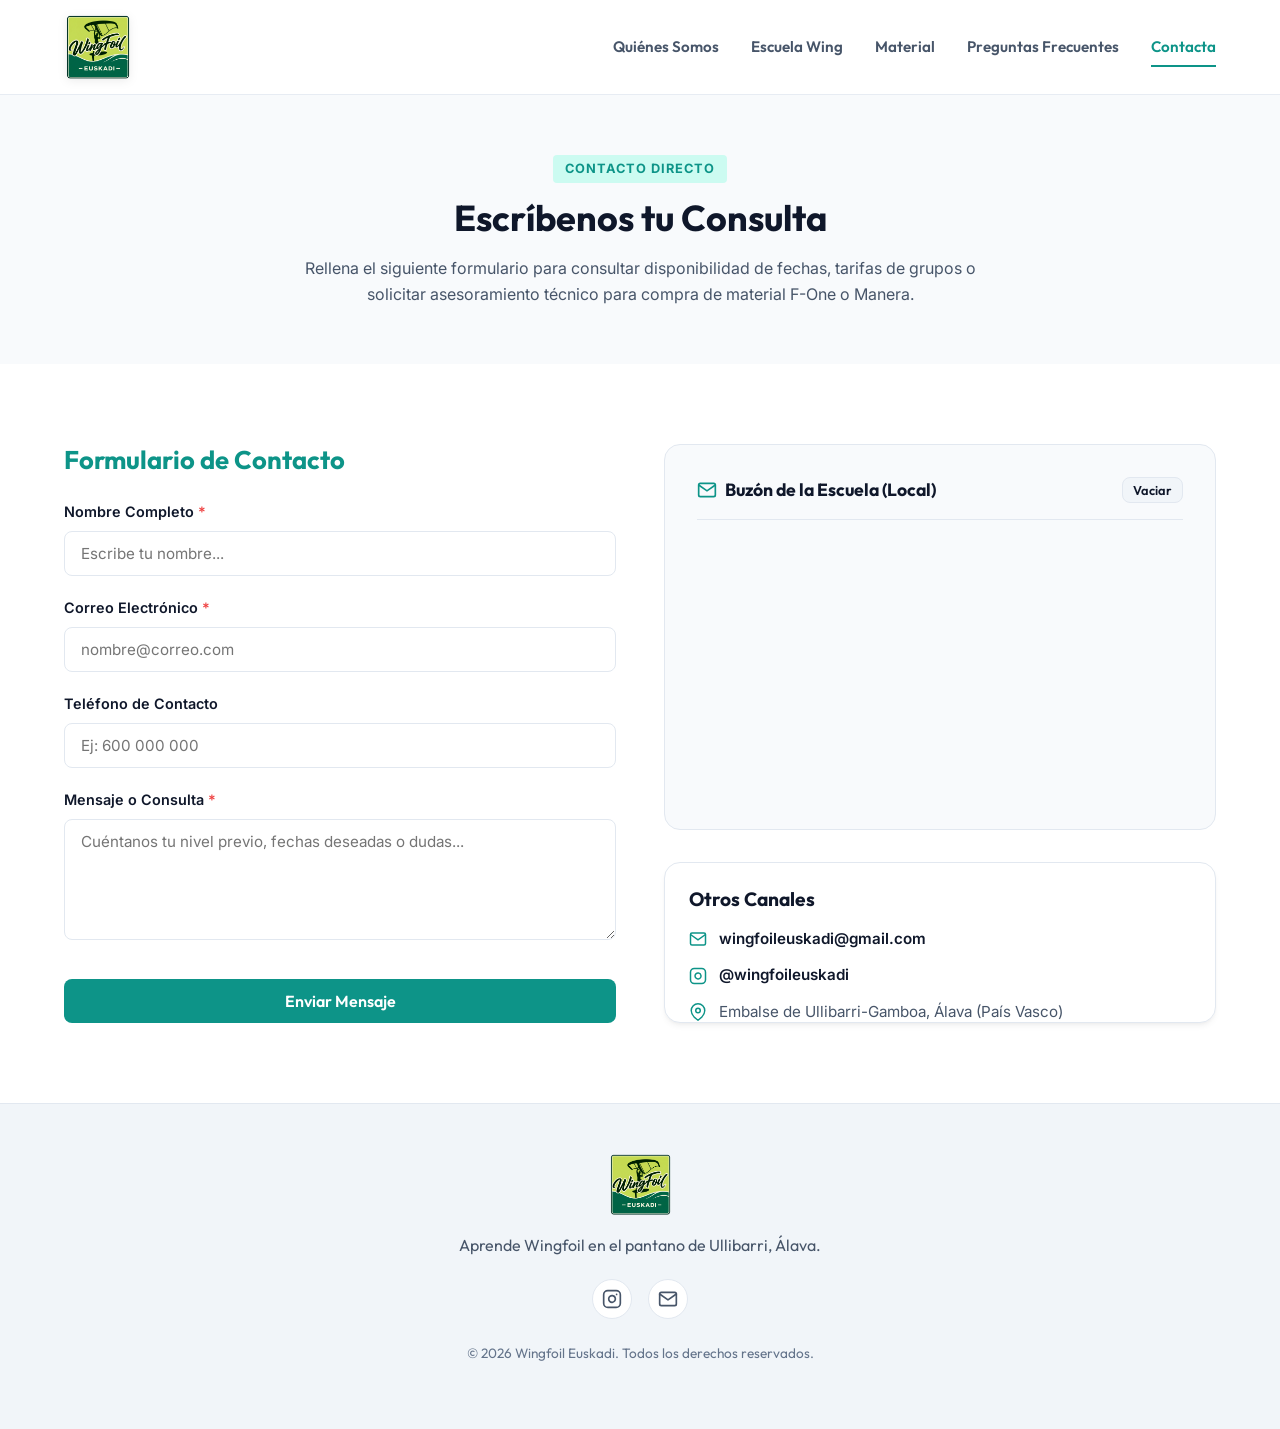
==== commit a33d836e: "Aumentar el tamaño del logo en la cabecera y pie de página para mayor visibilidad" ====
--- a/contacto.html
+++ b/contacto.html
@@ -135,7 +135,7 @@
     <footer class="footer">
       <div class="container">
         <a href="index.html" class="footer-logo">
-          <img src="img/logo_wingfoileuskadi.png" alt="Wingfoil Euskadi" style="height: 44px; width: auto;">
+          <img src="img/logo_wingfoileuskadi.png" alt="Wingfoil Euskadi" class="footer-logo-img">
         </a>
         <p style="margin-bottom: 20px;">Aprende Wingfoil en el pantano de Ullibarri, Álava.</p>
         <div class="footer-socials">
--- a/style.css
+++ b/style.css
@@ -57,7 +57,7 @@
 
 .main-content {
   flex-grow: 1;
-  padding-top: 80px; /* Offset for sticky header */
+  padding-top: 95px; /* Offset for sticky header */
 }
 
 /* Custom Containers */
@@ -161,7 +161,7 @@
   top: 0;
   left: 0;
   width: 100%;
-  height: 80px;
+  height: 95px;
   z-index: 1000;
   background-color: var(--glass-bg);
   backdrop-filter: blur(12px);
@@ -191,9 +191,18 @@
 }
 
 .logo-img {
-  height: 48px;
+  height: 68px;
   width: auto;
-  max-width: 200px;
+  max-width: 280px;
+  object-fit: contain;
+  filter: drop-shadow(0 2px 5px rgba(0, 0, 0, 0.08));
+  transition: var(--transition);
+}
+
+.footer-logo-img {
+  height: 65px;
+  width: auto;
+  max-width: 280px;
   object-fit: contain;
   transition: var(--transition);
 }
@@ -1331,7 +1340,7 @@
   }
   .nav {
     position: fixed;
-    top: 80px;
+    top: 95px;
     left: 0;
     width: 100%;
     background-color: var(--bg-primary);
